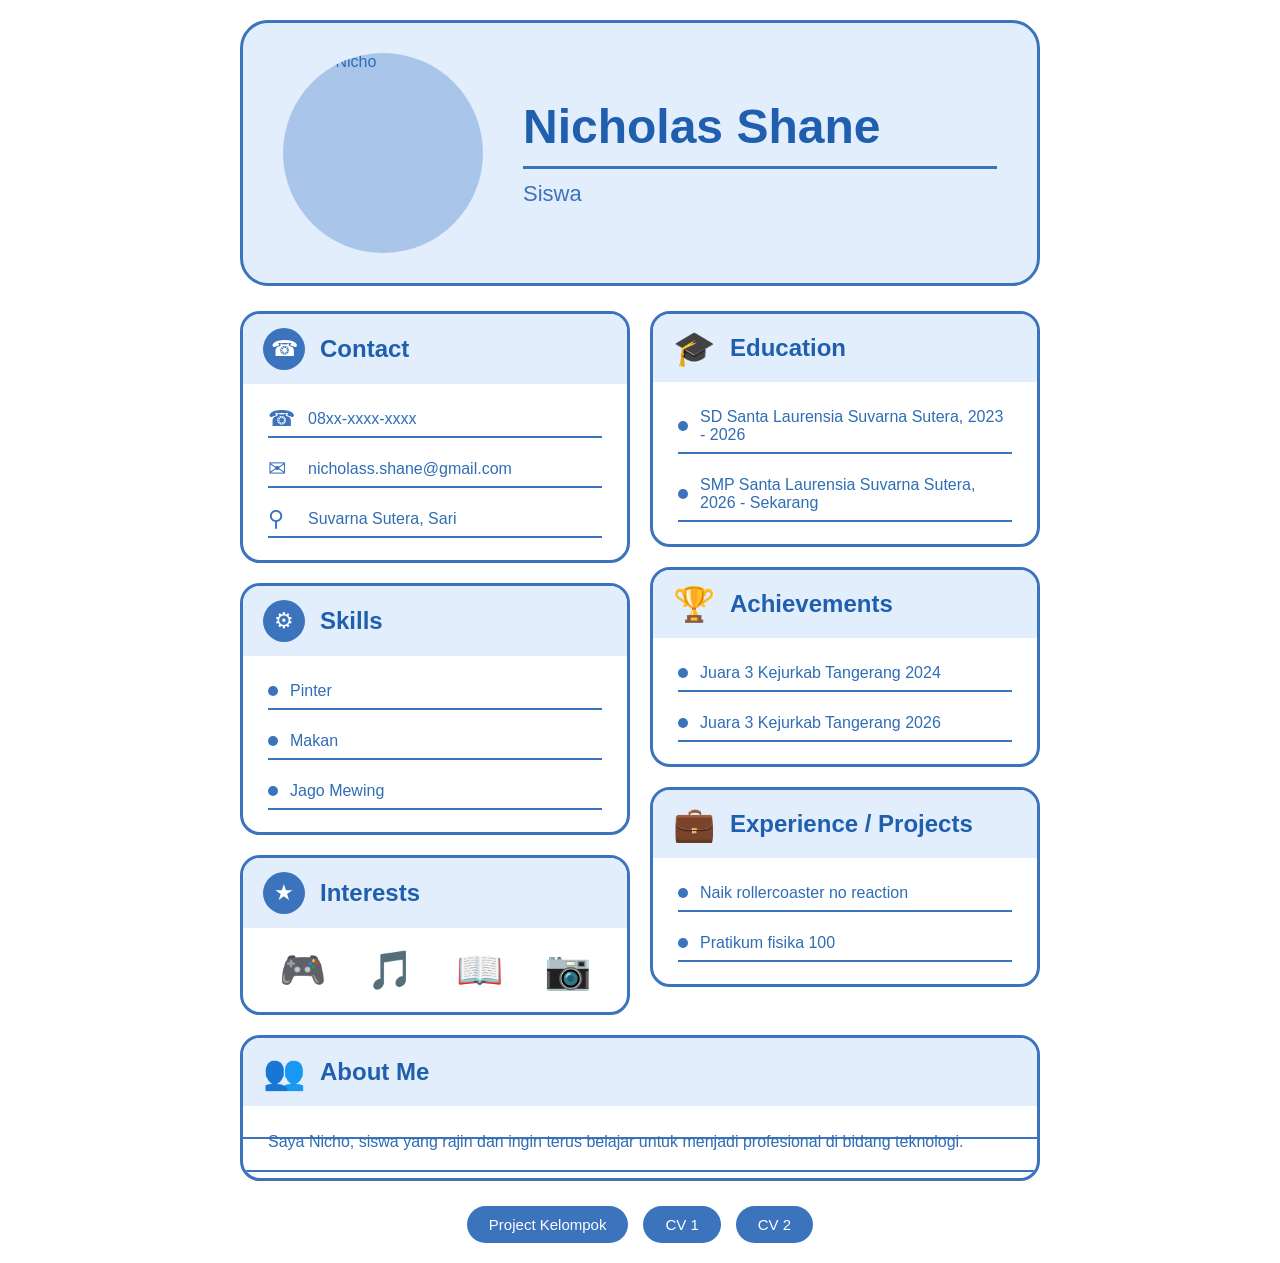
==== cv1.html @ 045450b6 "Add files via upload" ====
<!DOCTYPE html>
<html lang="id">
<head>
<meta charset="UTF-8">
<meta name="viewport" content="width=device-width, initial-scale=1.0">
<title>CV Nicho</title>
<link rel="stylesheet" href="style-nicho.css">
</head>
<body class="nicho-body">
<div class="nicho-page">




  <div class="nicho-header">
    <div class="nicho-foto">
      <img class="nicho-foto-img" src="https://uploads.onecompiler.io/452m829fr/1794892498239/IMG_20261117_121342.jpg" alt="Foto Nicho">
    </div>
      <div class="nicho-identitas">
      <h1 class="nicho-nama">Nicholas Shane</h1>
      <hr class="nicho-garis">
      <p class="nicho-status">Siswa</p>
    </div>
  </div>




  <div class="nicho-isi">
    <div class="nicho-kolom">
      <div class="nicho-kotak">
        <div class="nicho-judul"><span class="nicho-ikon-bulat">&#9742;</span><h2 class="nicho-judul-teks">Contact</h2></div>
        <ul class="nicho-daftar nicho-daftar-ikon">
          <li><span class="nicho-ikon-kecil">&#9742;</span>08xx-xxxx-xxxx</li>
          <li><span class="nicho-ikon-kecil">&#9993;</span>nicholass.shane@gmail.com</li>
          <li><span class="nicho-ikon-kecil">&#9906;</span>Suvarna Sutera, Sari</li>
        </ul>
      </div>




      <div class="nicho-kotak">
        <div class="nicho-judul"><span class="nicho-ikon-bulat">&#9881;</span><h2 class="nicho-judul-teks">Skills</h2></div>
        <ul class="nicho-daftar">
          <li>Pinter</li>
          <li>Makan</li>
          <li>Jago Mewing</li>
        </ul>
      </div>




      <div class="nicho-kotak">
        <div class="nicho-judul"><span class="nicho-ikon-bulat">&#9733;</span><h2 class="nicho-judul-teks">Interests</h2></div>
        <div class="nicho-minat">
          <span class="nicho-minat-ikon">&#127918;</span>
          <span class="nicho-minat-ikon">&#127925;</span>
          <span class="nicho-minat-ikon">&#128214;</span>
          <span class="nicho-minat-ikon">&#128247;</span>
        </div>
      </div>
    </div>




    <div class="nicho-kolom">
      <div class="nicho-kotak">
        <div class="nicho-judul"><span class="nicho-ikon-polos">&#127891;</span><h2 class="nicho-judul-teks">Education</h2></div>
        <ul class="nicho-daftar">
          <li>SD Santa Laurensia Suvarna Sutera, 2023 - 2026</li>
          <li>SMP Santa Laurensia Suvarna Sutera, 2026 - Sekarang</li>
        </ul>
      </div>




      <div class="nicho-kotak">
        <div class="nicho-judul"><span class="nicho-ikon-polos">&#127942;</span><h2 class="nicho-judul-teks">Achievements</h2></div>
        <ul class="nicho-daftar">
          <li>Juara 3 Kejurkab Tangerang 2024</li>
          <li>Juara 3 Kejurkab Tangerang 2026</li>
        </ul>
      </div>




      <div class="nicho-kotak">
        <div class="nicho-judul"><span class="nicho-ikon-polos">&#128188;</span><h2 class="nicho-judul-teks">Experience / Projects</h2></div>
        <ul class="nicho-daftar">
          <li>Naik rollercoaster no reaction</li>
          <li>Pratikum fisika 100</li>
        </ul>
      </div>
    </div>
  </div>




  <div class="nicho-kotak nicho-tentang">
    <div class="nicho-judul"><span class="nicho-ikon-polos">&#128101;</span><h2 class="nicho-judul-teks">About Me</h2></div>
    <p class="nicho-tentang-teks">Saya Nicho, siswa yang rajin dan ingin terus belajar untuk menjadi profesional di bidang teknologi.</p>
  </div>




  <nav class="nicho-menu">
    <a class="nicho-tautan" href="index.html">Project Kelompok</a>
    <a class="nicho-tautan" href="cv1.html">CV 1</a>
    <a class="nicho-tautan" href="sigma.html">CV 2</a>
  </nav>




</div>
</body>
</html>
---- style-nicho.css ----
* {
  margin: 0;
  padding: 0;
  box-sizing: border-box;
}




.nicho-body {
  font-family: Arial, Helvetica, sans-serif;
  background-color: #ffffff;
  color: #2f6db5;
  padding: 20px;
}




.nicho-page {
  max-width: 800px;
  margin: 0 auto;
}




.nicho-header {
  display: flex;
  align-items: center;
  gap: 40px;
  background-color: #e3eefc;
  border: 3px solid #3b73bd;
  border-radius: 28px;
  padding: 30px 40px;
  margin-bottom: 25px;
}




.nicho-foto {
  width: 200px;
  height: 200px;
  border-radius: 50%;
  overflow: hidden;
  background-color: #a9c6ea;
  flex-shrink: 0;
}




.nicho-foto-img {
  width: 100%;
  height: 100%;
  object-fit: ;
  display: block;
}




.nicho-identitas {
  flex: 1;
}




.nicho-nama {
  font-size: 48px;
  color: #1f5fae;
}




.nicho-garis {
  border: none;
  border-top: 3px solid #3b73bd;
  margin: 12px 0;
}




.nicho-status {
  font-size: 22px;
  color: #3b73bd;
}




.nicho-isi {
  display: flex;
  gap: 20px;
  align-items: flex-start;
  margin-bottom: 20px;
}




.nicho-kolom {
  flex: 1;
  display: flex;
  flex-direction: column;
  gap: 20px;
}




.nicho-kotak {
  background-color: #ffffff;
  border: 3px solid #3b73bd;
  border-radius: 20px;
  overflow: hidden;
}




.nicho-judul {
  display: flex;
  align-items: center;
  gap: 15px;
  background-color: #e3eefc;
  padding: 14px 20px;
}




.nicho-judul-teks {
  font-size: 24px;
  color: #1f5fae;
}




.nicho-ikon-bulat {
  width: 42px;
  height: 42px;
  border-radius: 50%;
  background-color: #3b73bd;
  color: #ffffff;
  display: flex;
  align-items: center;
  justify-content: center;
  font-size: 22px;
}




.nicho-ikon-polos {
  font-size: 34px;
  color: #3b73bd;
}




.nicho-daftar {
  list-style: none;
  padding: 18px 25px 22px 25px;
}




.nicho-daftar li {
  position: relative;
  padding: 8px 0 8px 22px;
  border-bottom: 2px solid #3b73bd;
  margin-bottom: 14px;
  font-size: 16px;
}




.nicho-daftar li:last-child {
  margin-bottom: 0;
}




.nicho-daftar li::before {
  content: "";
  position: absolute;
  left: 0;
  top: 50%;
  transform: translateY(-50%);
  width: 10px;
  height: 10px;
  border-radius: 50%;
  background-color: #3b73bd;
}




.nicho-daftar-ikon li {
  padding-left: 40px;
}




.nicho-daftar-ikon li::before {
  display: none;
}




.nicho-ikon-kecil {
  position: absolute;
  left: 0;
  top: 50%;
  transform: translateY(-50%);
  font-size: 22px;
  color: #3b73bd;
}




.nicho-minat {
  display: flex;
  justify-content: space-around;
  padding: 20px 15px;
}




.nicho-minat-ikon {
  font-size: 38px;
}




.nicho-tentang-teks {
  padding: 20px 25px;
  font-size: 16px;
  line-height: 2;
  background-image: repeating-linear-gradient(to bottom, transparent 0, transparent 31px, #3b73bd 31px, #3b73bd 33px);
}




.nicho-menu {
  display: flex;
  justify-content: center;
  gap: 15px;
  margin-top: 25px;
}




.nicho-tautan {
  text-decoration: none;
  background-color: #3b73bd;
  color: #ffffff;
  padding: 10px 22px;
  border-radius: 20px;
  font-size: 15px;
}




.nicho-tautan:hover {
  background-color: #5a93d8;
}




@media (max-width: 650px) {
  .nicho-header {
    flex-direction: column;
    text-align: center;
  }




  .nicho-isi {
    flex-direction: column;
  }




  .nicho-nama {
    font-size: 34px;
  }
}
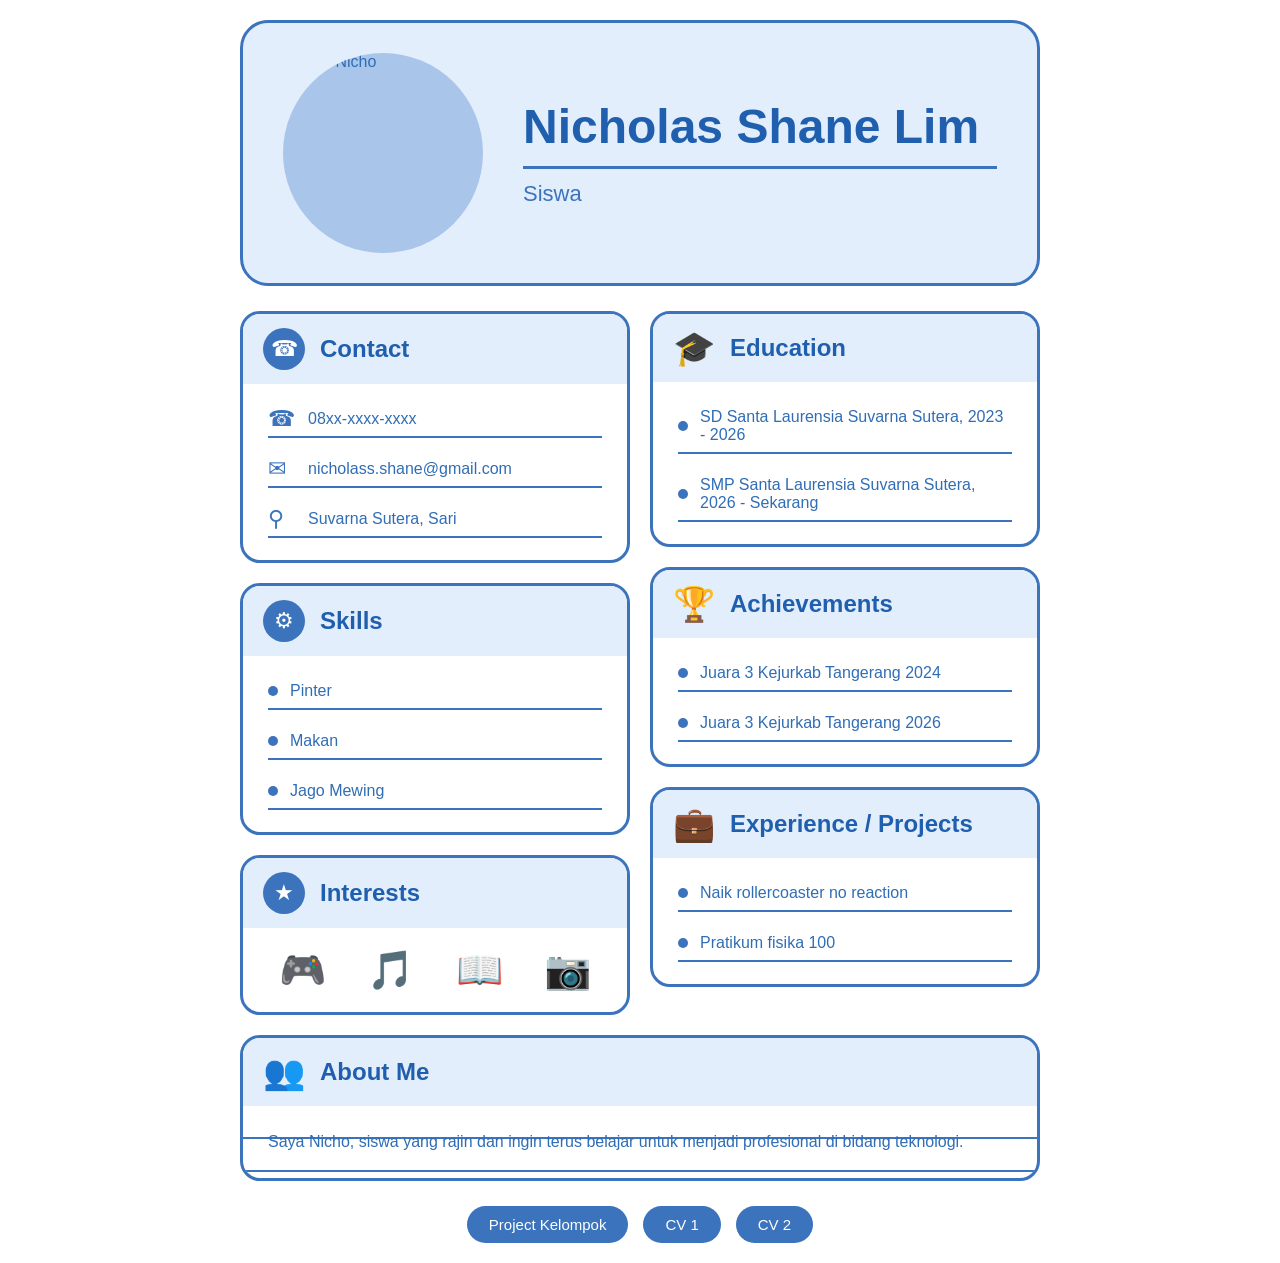
==== commit cc6dd10f: "Update cv1.html" ====
--- a/cv1.html
+++ b/cv1.html
@@ -17,7 +17,7 @@
       <img class="nicho-foto-img" src="https://uploads.onecompiler.io/452m829fr/1794892498239/IMG_20261117_121342.jpg" alt="Foto Nicho">
     </div>
       <div class="nicho-identitas">
-      <h1 class="nicho-nama">Nicholas Shane</h1>
+      <h1 class="nicho-nama">Nicholas Shane Lim</h1>
       <hr class="nicho-garis">
       <p class="nicho-status">Siswa</p>
     </div>
